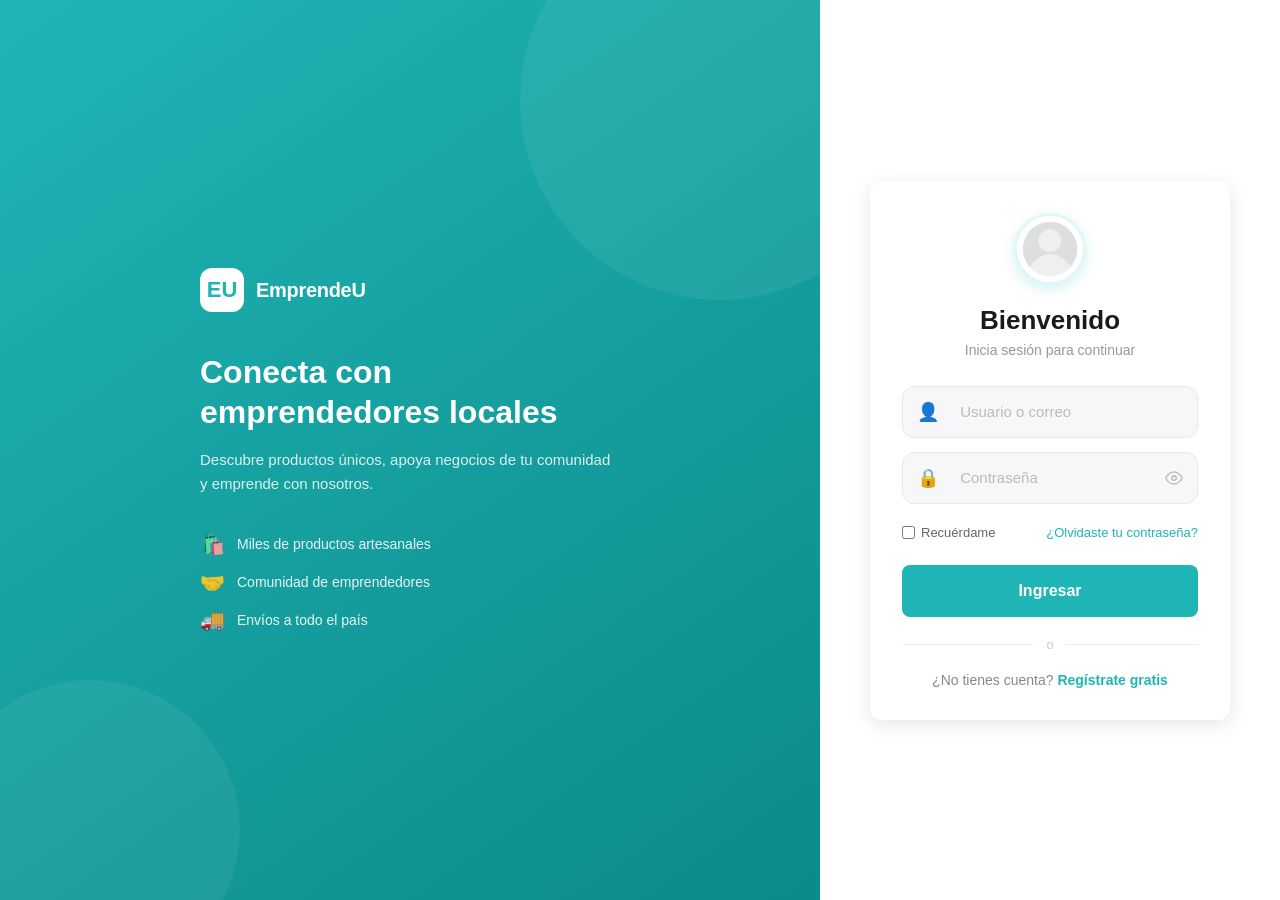
==== index.html @ 0379e01c "V1.22" ====
<!DOCTYPE html>
<html lang="es">
<head>
  <meta charset="UTF-8">
  <meta name="viewport" content="width=device-width, initial-scale=1.0">
  <title>EmprendeU — Iniciar Sesión</title>
  <link rel="stylesheet" href="css/styles.css">
</head>
<body class="login-page">

  <div class="login-split">

    <!-- Panel izquierdo -->
    <div class="login-left">
      <div class="login-left-content">
        <div class="login-logo">
          <div class="logo-circle">EU</div>
          <span>EmprendeU</span>
        </div>
        <h1>Conecta con emprendedores locales</h1>
        <p>Descubre productos únicos, apoya negocios de tu comunidad y emprende con nosotros.</p>
        <div class="login-features">
          <div class="login-feature"><span>🛍️</span> Miles de productos artesanales</div>
          <div class="login-feature"><span>🤝</span> Comunidad de emprendedores</div>
          <div class="login-feature"><span>🚚</span> Envíos a todo el país</div>
        </div>
      </div>
    </div>

    <!-- Panel derecho -->
    <div class="login-right">
      <div class="login-box">

        <div class="login-avatar">
          <img src="[data-uri]" alt="Perfil">
        </div>

        <h2>Bienvenido</h2>
        <p class="login-subtitle">Inicia sesión para continuar</p>

        <form class="login-form" onsubmit="handleLogin(event)">

          <div class="input-group">
            <span class="input-icon">👤</span>
            <input type="text" placeholder="Usuario o correo" required id="loginUser">
          </div>

          <div class="input-group password-group">
            <span class="input-icon">🔒</span>
            <input type="password" placeholder="Contraseña" required id="loginPass">
            <span class="toggle-pass" id="togglePassBtn">
              <svg xmlns="http://www.w3.org/2000/svg" width="18" height="18" viewBox="0 0 24 24" fill="none" stroke="currentColor" stroke-width="2" stroke-linecap="round" stroke-linejoin="round">
                <path d="M1 12s4-8 11-8 11 8 11 8-4 8-11 8-11-8-11-8z"></path>
                <circle cx="12" cy="12" r="3"></circle>
              </svg>
            </span>
          </div>

          <div class="login-options">
            <label class="remember-me">
              <input type="checkbox"> Recuérdame
            </label>
            <a href="#" class="forgot-link">¿Olvidaste tu contraseña?</a>
          </div>

          <button type="submit" class="btn-login">Ingresar</button>

        </form>

        <div class="login-divider"><span>o</span></div>

        <div class="login-register">
          ¿No tienes cuenta? <a href="#">Regístrate gratis</a>
        </div>

      </div>
    </div>

  </div>

<script src="src/script.js"></script>
<script>
  function handleLogin(e) {
    e.preventDefault();
    window.location.href = 'usuario.html';
  }

  document.getElementById('togglePassBtn').addEventListener('click', function() {
    var input = document.getElementById('loginPass');
    var show = input.type === 'password';
    input.type = show ? 'text' : 'password';
    this.classList.toggle('visible', show);
  });
</script>
</body>
</html>
---- css/styles.css ----
* {
  margin: 0;
  padding: 0;
  box-sizing: border-box;
  font-family: Arial, sans-serif;
}

body {
  background: #f5f5f7;
}

/* LOGIN */
.centered {
  display: flex;
  justify-content: center;
  align-items: center;
  height: 100vh;
}

.login-box {
  background: white;
  padding: 2rem;
  border-radius: 12px;
  width: 300px;
  text-align: center;
  box-shadow: 0 5px 20px rgba(0,0,0,0.1);
}

.login-box input {
  width: 100%;
  margin: 0.5rem 0;
  padding: 0.7rem;
  border-radius: 8px;
  border: 1px solid #ccc;
}

.login-box button {
  width: 100%;
  padding: 0.7rem;
  background: #1fb5b5;
  color: white;
  border: none;
  border-radius: 8px;
  cursor: pointer;
}

/* HEADER */
.header {
  background: #1fb5b5;
  color: white;
  padding: 1rem 2rem;
  display: flex;
  justify-content: space-between;
  align-items: center;
}

.user-menu-wrapper {
  position: relative;
}

.user-btn {
  display: flex;
  align-items: center;
  gap: 10px;
  background: transparent;
  border: none;
  cursor: pointer;
  padding: 0;
}

/* compatibilidad con admin/emprendedor */
.user {
  display: flex;
  align-items: center;
  gap: 10px;
  cursor: pointer;
  position: relative;
}

.profile-name {
  font-size: 0.95rem;
  color: white;
}

/* Foto de perfil */
.profile-pic {
  width: 38px;
  height: 38px;
  border-radius: 50%;
  object-fit: cover;
  border: 2px solid rgba(255,255,255,0.7);
  display: block;
}

/* Dropdown */
.dropdown-menu {
  display: none;
  position: absolute;
  top: calc(100% + 10px);
  right: 0;
  background: white;
  border-radius: 10px;
  box-shadow: 0 8px 24px rgba(0,0,0,0.15);
  min-width: 160px;
  z-index: 1000;
  overflow: hidden;
  animation: fadeDown 0.18s ease;
}

@keyframes fadeDown {
  from { opacity: 0; transform: translateY(-6px); }
  to   { opacity: 1; transform: translateY(0); }
}

.dropdown-menu.open { display: block; }

.dropdown-menu a {
  display: flex;
  align-items: center;
  gap: 10px;
  padding: 12px 16px;
  text-decoration: none;
  color: #333;
  font-size: 0.9rem;
  transition: background 0.15s;
}

.dropdown-menu a:hover { background: #f0fafa; color: #1fb5b5; }
.dropdown-menu hr { border: none; border-top: 1px solid #eee; margin: 0; }

.chevron {
  font-size: 0.7rem;
  margin-left: -4px;
  transition: transform 0.2s;
  color: white;
}

.chevron.rotated { transform: rotate(180deg); }

/* DASHBOARD */
.dashboard {
  padding: 2rem;
}

.dashboard h2 {
  margin-bottom: 10px;
}

.grid {
  display: grid;
  grid-template-columns: repeat(3, 1fr);
  gap: 15px;
  margin-bottom: 30px;
}

.card {
  background: #ddd;
  height: 120px;
  border-radius: 12px;
}

.large {
  grid-column: span 2;
  height: 150px;
}

/* ═══════════════════════════════════════
   CHAT PAGE — Material Design 3
═══════════════════════════════════════ */

/* M3 Tokens */
:root {
  --m3-surface:                #FEF7FF;
  --m3-surface-container:      #F3EDF7;
  --m3-surface-variant:        #E7E0EC;
  --m3-outline-variant:        #CAC4D0;
  --m3-primary:                #6750A4;
  --m3-primary-container:      #EADDFF;
  --m3-on-surface:             #1D1B20;
  --m3-on-surface-variant:     #49454F;
  --m3-on-secondary-container: #4A4459;
  --m3-secondary-container:    #E8DEF8;
  --m3-teal:                   #1fb5b5;
  --sidebar-width:             300px;
  --topbar-height:             68px;
}

/* Ventana principal */
.chat-page {
  min-height: 100vh;
  display: flex;
  align-items: center;
  justify-content: center;
  padding: 20px;
  background: var(--m3-surface-container);
}

.chat-window {
  width: 905px;
  height: 680px;
  max-width: 100%;
  background: var(--m3-surface);
  border: 8px solid var(--m3-outline-variant);
  border-radius: 18px;
  display: flex;
  overflow: hidden;
  position: relative;
}

/* Botón volver */
.back-link {
  position: absolute;
  top: 12px;
  left: 12px;
  z-index: 20;
  display: flex;
  align-items: center;
  gap: 5px;
  font-size: 13px;
  color: var(--m3-on-surface-variant);
  text-decoration: none;
  background: var(--m3-surface-container);
  border-radius: 100px;
  padding: 5px 12px 5px 8px;
  transition: background 0.15s;
  box-shadow: 0 1px 4px rgba(0,0,0,0.1);
}
.back-link:hover { background: var(--m3-surface-variant); }
.back-link .material-icons { font-size: 17px; }

/* ── Sidebar ── */
.chat-sidebar {
  width: var(--sidebar-width);
  flex-shrink: 0;
  border-right: 1px solid var(--m3-outline-variant);
  display: flex;
  flex-direction: column;
  background: var(--m3-surface);
  transition: transform 0.28s cubic-bezier(0.4,0,0.2,1);
  z-index: 15;
}

.sidebar-header {
  display: flex;
  align-items: center;
  justify-content: space-between;
  padding: 18px 16px;
  height: 56px;
  flex-shrink: 0;
}

.header-label {
  font-weight: 500;
  font-size: 14px;
  line-height: 20px;
  letter-spacing: 0.1px;
  color: var(--m3-on-surface-variant);
}

.sidebar-close { display: none; }

.sidebar-search {
  display: flex;
  align-items: center;
  background: var(--m3-surface-container);
  border-radius: 46px;
  padding: 6px 14px;
  gap: 8px;
  margin: 4px 12px 8px;
  flex-shrink: 0;
}

.sidebar-search input {
  border: none;
  background: transparent;
  font-family: Arial, sans-serif;
  font-size: 14px;
  color: var(--m3-on-surface);
  outline: none;
  width: 100%;
}

.sidebar-search .material-icons {
  font-size: 18px;
  color: var(--m3-on-surface-variant);
  flex-shrink: 0;
}

/* Lista de conversaciones */
.chat-list {
  flex: 1;
  overflow-y: auto;
  list-style: none;
  width: 100%;
  background: transparent;
  padding: 0;
}

.chat-list::-webkit-scrollbar { width: 4px; }
.chat-list::-webkit-scrollbar-thumb { background: var(--m3-outline-variant); border-radius: 4px; }

.chat-item {
  display: flex;
  align-items: center;
  padding: 8px 16px;
  gap: 16px;
  height: 72px;
  min-height: 72px;
  cursor: pointer;
  background: var(--m3-surface);
  transition: background 0.15s;
  position: relative;
}

.chat-item:hover { background: rgba(103,80,164,0.08); }

.chat-item.active {
  background: var(--m3-secondary-container);
  border-radius: 0 16px 16px 0;
}

.chat-item + .chat-item::before {
  content: '';
  position: absolute;
  top: 0; left: 72px; right: 16px;
  height: 1px;
  background: var(--m3-outline-variant);
}

/* Avatar */
.avatar {
  width: 40px;
  height: 40px;
  border-radius: 100px;
  background: var(--m3-primary-container);
  display: flex;
  align-items: center;
  justify-content: center;
  font-weight: 500;
  font-size: 15px;
  color: var(--m3-primary);
  flex-shrink: 0;
  user-select: none;
}

.avatar.mini { width: 28px; height: 28px; font-size: 11px; }
.topbar-avatar { width: 36px !important; height: 36px !important; font-size: 14px !important; }

.item-content {
  display: flex;
  flex-direction: column;
  justify-content: center;
  flex: 1;
  min-width: 0;
}

.item-headline {
  font-size: 16px;
  line-height: 24px;
  letter-spacing: 0.5px;
  color: var(--m3-on-surface);
  white-space: nowrap;
  overflow: hidden;
  text-overflow: ellipsis;
}

.item-supporting {
  font-size: 14px;
  line-height: 20px;
  letter-spacing: 0.25px;
  color: var(--m3-on-secondary-container);
  white-space: nowrap;
  overflow: hidden;
  text-overflow: ellipsis;
}

.item-trailing {
  display: flex;
  flex-direction: column;
  align-items: flex-end;
  gap: 4px;
  flex-shrink: 0;
}

.item-time {
  font-weight: 500;
  font-size: 11px;
  line-height: 16px;
  letter-spacing: 0.5px;
  color: var(--m3-on-secondary-container);
}

.badge {
  background: var(--m3-teal);
  color: #fff;
  font-size: 10px;
  font-weight: 600;
  border-radius: 100px;
  padding: 1px 6px;
  min-width: 18px;
  text-align: center;
}

/* Overlay (móvil) */
.sidebar-overlay {
  display: none;
  position: absolute;
  inset: 0;
  background: rgba(0,0,0,0.4);
  z-index: 14;
}
.sidebar-overlay.visible { display: block; }

/* ── Panel principal ── */
.chat-main {
  flex: 1;
  display: flex;
  flex-direction: column;
  background: var(--m3-surface);
  min-width: 0;
}

.chat-topbar {
  height: var(--topbar-height);
  display: flex;
  align-items: center;
  padding: 0 12px 0 8px;
  gap: 10px;
  background: var(--m3-surface);
  box-shadow: 0px 0.6px 0px rgba(0,0,0,0.15), inset 0px -0.6px 0px rgba(0,0,0,0.05);
  flex-shrink: 0;
}

.sidebar-open { display: none; }

.topbar-info { flex: 1; min-width: 0; }

.topbar-name {
  font-size: 16px;
  font-weight: 500;
  color: var(--m3-on-surface);
  line-height: 22px;
  white-space: nowrap;
  overflow: hidden;
  text-overflow: ellipsis;
}

.topbar-status {
  font-size: 12px;
  color: var(--m3-teal);
  letter-spacing: 0.3px;
}

.icon-btn {
  width: 40px;
  height: 40px;
  border-radius: 100px;
  border: none;
  background: transparent;
  cursor: pointer;
  display: flex;
  align-items: center;
  justify-content: center;
  color: var(--m3-on-surface-variant);
  transition: background 0.15s;
  flex-shrink: 0;
}
.icon-btn:hover { background: rgba(73,69,79,0.1); }
.icon-btn .material-icons { font-size: 22px; }

/* Mensajes */
.messages-area {
  flex: 1;
  overflow-y: auto;
  padding: 16px 16px 8px;
  display: flex;
  flex-direction: column;
  gap: 6px;
}
.messages-area::-webkit-scrollbar { width: 4px; }
.messages-area::-webkit-scrollbar-thumb { background: var(--m3-outline-variant); border-radius: 4px; }

.date-label {
  text-align: center;
  font-size: 11px;
  font-weight: 500;
  letter-spacing: 0.5px;
  color: var(--m3-on-surface-variant);
  margin: 8px 0 4px;
}

.bubble-row {
  display: flex;
  align-items: flex-start;
  gap: 8px;
}
.bubble-row.sent     { justify-content: flex-end; }
.bubble-row.received { justify-content: flex-start; }

/* Wrapper burbuja + hora */
.bubble-row .bubble-wrap {
  display: flex;
  flex-direction: column;
  max-width: 68%;
}

.bubble {
  padding: 10px 16px;
  border-radius: 20px;
  font-size: 14px;
  line-height: 20px;
  letter-spacing: 0.25px;
  word-break: break-word;
}

.bubble-row.sent .bubble {
  background: var(--m3-teal);
  color: #fff;
  border-bottom-right-radius: 4px;
}

.bubble-row.received .bubble {
  background: var(--m3-surface-variant);
  color: var(--m3-on-surface);
  border-bottom-left-radius: 4px;
}

.bubble-time {
  font-size: 10px;
  letter-spacing: 0.3px;
  color: var(--m3-on-surface-variant);
  margin-top: 3px;
  white-space: nowrap;
}
.bubble-row.sent .bubble-time { text-align: right; }

/* Input */
.chat-input-area {
  padding: 10px 14px 14px;
  background: var(--m3-surface);
  border-top: 1px solid var(--m3-outline-variant);
  display: flex;
  align-items: center;
  gap: 8px;
  flex-shrink: 0;
}

.input-wrapper {
  flex: 1;
  display: flex;
  align-items: center;
  background: var(--m3-surface-container);
  border-radius: 28px;
  padding: 0 14px;
  height: 48px;
  gap: 8px;
}

.input-wrapper input {
  flex: 1;
  border: none;
  background: transparent;
  font-family: Arial, sans-serif;
  font-size: 16px;
  color: var(--m3-on-surface);
  outline: none;
  letter-spacing: 0.5px;
  min-width: 0;
}
.input-wrapper input::placeholder { color: var(--m3-on-surface-variant); }

.input-wrapper .material-icons {
  font-size: 20px;
  color: var(--m3-on-surface-variant);
  cursor: pointer;
  flex-shrink: 0;
}

.send-btn {
  width: 48px;
  height: 48px;
  border-radius: 100px;
  border: none;
  background: var(--m3-teal);
  color: #fff;
  cursor: pointer;
  display: flex;
  align-items: center;
  justify-content: center;
  box-shadow: 0 2px 8px rgba(31,181,181,0.4);
  transition: transform 0.15s, box-shadow 0.15s;
  flex-shrink: 0;
}
.send-btn:hover { transform: scale(1.06); box-shadow: 0 4px 14px rgba(31,181,181,0.5); }
.send-btn .material-icons { font-size: 22px; }

/* ── Responsividad ── */
@media (max-width: 768px) {
  .chat-page {
    padding: 0;
    align-items: stretch;
  }

  .chat-window {
    width: 100%;
    height: 100vh;
    height: 100dvh;
    border: none;
    border-radius: 0;
  }

  .chat-sidebar {
    position: absolute;
    left: 0; top: 0; bottom: 0;
    width: min(var(--sidebar-width), 80vw);
    transform: translateX(-100%);
    box-shadow: 4px 0 16px rgba(0,0,0,0.15);
    border-right: none;
  }

  .chat-sidebar.open { transform: translateX(0); }
  .sidebar-close { display: flex; }
  .sidebar-open  { display: flex; }
  .back-link     { display: none; }
  .bubble-wrap   { max-width: 82%; }
}

@media (max-width: 480px) {
  .chat-topbar { padding: 0 8px; gap: 6px; }
  .topbar-name { font-size: 15px; }
  .hide-sm     { display: none !important; }
  .messages-area { padding: 12px 10px 6px; }
  .bubble { font-size: 13px; padding: 9px 13px; }
  .bubble-wrap { max-width: 88%; }
  .input-wrapper { padding: 0 10px; height: 44px; }
  .input-wrapper input { font-size: 15px; }
  .send-btn { width: 44px; height: 44px; }
  .chat-input-area { padding: 8px 10px 12px; }
}

@media (min-width: 1200px) {
  .chat-window { width: 1000px; height: 720px; }
  :root { --sidebar-width: 340px; }
}
/* ═══════════════════════════════════════
   EMPRENDEDOR
═══════════════════════════════════════ */

/* Grid superior: gráfico + pedidos */
.emp-top-grid {
  display: grid;
  grid-template-columns: 1fr 1fr;
  gap: 20px;
  margin-bottom: 28px;
}

.emp-section h2 {
  margin-bottom: 10px;
}

/* Gráfico de barras */
.chart-card {
  background: white;
  border-radius: 14px;
  padding: 20px 16px 12px;
  box-shadow: 0 2px 10px rgba(0,0,0,0.07);
  height: 200px;
  display: flex;
  flex-direction: column;
  justify-content: space-between;
}

.chart-bars {
  display: flex;
  align-items: flex-end;
  gap: 12px;
  flex: 1;
  padding-bottom: 8px;
}

.bar-group {
  display: flex;
  flex-direction: column;
  align-items: center;
  flex: 1;
  gap: 4px;
  height: 100%;
  justify-content: flex-end;
}

.bar {
  width: 100%;
  background: #1fb5b5;
  border-radius: 6px 6px 0 0;
  transition: height 0.3s;
}

.bar-group span {
  font-size: 11px;
  color: #888;
}

.chart-legend {
  font-size: 12px;
  color: #999;
  display: flex;
  align-items: center;
  gap: 6px;
  padding-top: 4px;
  border-top: 1px solid #f0f0f0;
}

.legend-dot {
  width: 10px;
  height: 10px;
  background: #1fb5b5;
  border-radius: 50%;
  display: inline-block;
}

/* Tabla de pedidos */
.orders-card {
  background: white;
  border-radius: 14px;
  padding: 4px 0;
  box-shadow: 0 2px 10px rgba(0,0,0,0.07);
  overflow: hidden;
  height: 200px;
  overflow-y: auto;
}

.orders-table {
  width: 100%;
  border-collapse: collapse;
  font-size: 13px;
}

.orders-table thead {
  background: #f5f5f7;
  position: sticky;
  top: 0;
}

.orders-table th {
  padding: 10px 12px;
  text-align: left;
  font-weight: 600;
  color: #555;
  font-size: 12px;
}

.orders-table td {
  padding: 10px 12px;
  border-bottom: 1px solid #f0f0f0;
  color: #333;
}

.orders-table tr:last-child td { border-bottom: none; }

.status {
  padding: 3px 10px;
  border-radius: 20px;
  font-size: 11px;
  font-weight: 600;
}

.status.delivered { background: #e0f7f7; color: #1fb5b5; }
.status.pending   { background: #fff3e0; color: #e67e22; }
.status.transit   { background: #e8f5e9; color: #27ae60; }

/* Header productos + botón administrar */
.emp-products-header {
  display: flex;
  align-items: center;
  justify-content: space-between;
  margin-bottom: 12px;
}

.emp-actions {
  position: relative;
}

.btn-manage {
  background: white;
  border: 1.5px solid #1fb5b5;
  color: #1fb5b5;
  padding: 7px 16px;
  border-radius: 8px;
  font-size: 13px;
  font-weight: 600;
  cursor: pointer;
  transition: background 0.15s;
}

.btn-manage:hover {
  background: #f0fafa;
}

.manage-dropdown {
  display: none;
  position: absolute;
  right: 0;
  top: calc(100% + 6px);
  background: white;
  border-radius: 10px;
  box-shadow: 0 8px 24px rgba(0,0,0,0.13);
  min-width: 190px;
  z-index: 100;
  overflow: hidden;
  animation: fadeDown 0.18s ease;
}

.manage-dropdown.open { display: block; }

.manage-dropdown a {
  display: flex;
  align-items: center;
  gap: 10px;
  padding: 11px 16px;
  text-decoration: none;
  color: #333;
  font-size: 13px;
  transition: background 0.15s;
}

.manage-dropdown a:hover { background: #f0fafa; color: #1fb5b5; }
.manage-dropdown a + a { border-top: 1px solid #f0f0f0; }

/* Tarjetas de producto */
.product-card {
  background: white;
  border-radius: 12px;
  overflow: hidden;
  box-shadow: 0 2px 8px rgba(0,0,0,0.07);
  transition: transform 0.15s, box-shadow 0.15s;
}

.product-card:hover {
  transform: translateY(-3px);
  box-shadow: 0 6px 18px rgba(0,0,0,0.12);
}

.product-img {
  background: #ddd;
  height: 130px;
  width: 100%;
}

.product-info {
  padding: 10px 14px;
  display: flex;
  justify-content: space-between;
  align-items: center;
}

.product-name {
  font-size: 13px;
  font-weight: 600;
  color: #333;
}

.product-price {
  font-size: 13px;
  color: #1fb5b5;
  font-weight: 700;
}

/* Responsive emprendedor */
@media (max-width: 768px) {
  .emp-top-grid { grid-template-columns: 1fr; }
  .emp-products-header { flex-direction: column; align-items: flex-start; gap: 10px; }
}

/* ═══════════════════════════════════════
   ADMIN
═══════════════════════════════════════ */

.admin-top-grid,
.admin-manage-grid {
  display: grid;
  grid-template-columns: 1fr 1fr;
  gap: 20px;
  margin-bottom: 24px;
}

.admin-section h2 {
  margin-bottom: 10px;
}

.admin-card {
  background: white;
  border-radius: 14px;
  box-shadow: 0 2px 10px rgba(0,0,0,0.07);
  overflow: hidden;
}

.admin-card.scrollable {
  max-height: 200px;
  overflow-y: auto;
}

/* Tarjetas de reportes */
.reports-grid {
  display: grid;
  grid-template-columns: 1fr 1fr;
  gap: 12px;
}

.report-card {
  background: white;
  border-radius: 14px;
  padding: 16px;
  box-shadow: 0 2px 10px rgba(0,0,0,0.07);
  display: flex;
  align-items: center;
  gap: 14px;
}

.report-icon {
  font-size: 28px;
  line-height: 1;
}

.report-data {
  display: flex;
  flex-direction: column;
}

.report-value {
  font-size: 20px;
  font-weight: 700;
  color: #1fb5b5;
  line-height: 1.2;
}

.report-label {
  font-size: 12px;
  color: #888;
}

/* Botones aprobar / rechazar */
.action-btns {
  display: flex;
  gap: 6px;
}

.btn-approve,
.btn-reject {
  width: 28px;
  height: 28px;
  border: none;
  border-radius: 6px;
  cursor: pointer;
  font-size: 13px;
  font-weight: 700;
  display: flex;
  align-items: center;
  justify-content: center;
  transition: opacity 0.15s;
}

.btn-approve { background: #e0f7f7; color: #1fb5b5; }
.btn-approve:hover { opacity: 0.75; }
.btn-reject  { background: #fde8e8; color: #c0392b; }
.btn-reject:hover  { opacity: 0.75; }

/* Responsive admin */
@media (max-width: 768px) {
  .admin-top-grid,
  .admin-manage-grid { grid-template-columns: 1fr; }
}

/* ═══════════════════════════════════════
   USUARIO — Emprendimientos cards
═══════════════════════════════════════ */
.emp-card {
  background: white;
  border-radius: 12px;
  overflow: hidden;
  box-shadow: 0 2px 8px rgba(0,0,0,0.07);
  transition: transform 0.15s, box-shadow 0.15s;
}

.emp-card:hover {
  transform: translateY(-3px);
  box-shadow: 0 6px 18px rgba(0,0,0,0.12);
}

.emp-banner {
  background: linear-gradient(135deg, #1fb5b5 0%, #17908f 100%);
  height: 80px;
}

.emp-info {
  padding: 12px 14px;
  display: flex;
  flex-direction: column;
  gap: 3px;
}

.emp-name {
  font-size: 14px;
  font-weight: 700;
  color: #222;
}

.emp-desc {
  font-size: 12px;
  color: #888;
}

.emp-tag {
  font-size: 11px;
  color: #1fb5b5;
  font-weight: 600;
  margin-top: 2px;
}

/* Botón chat flotante */
.chat-btn {
  position: fixed;
  bottom: 28px;
  right: 28px;
  background: #1fb5b5;
  color: white;
  border: none;
  border-radius: 50px;
  padding: 14px 22px;
  display: flex;
  align-items: center;
  gap: 10px;
  font-size: 0.95rem;
  font-weight: 600;
  cursor: pointer;
  box-shadow: 0 6px 20px rgba(31,181,181,0.45);
  text-decoration: none;
  transition: transform 0.15s, box-shadow 0.15s;
  z-index: 999;
}

.chat-btn:hover {
  transform: translateY(-2px);
  box-shadow: 0 10px 28px rgba(31,181,181,0.55);
}

.chat-btn svg {
  width: 20px;
  height: 20px;
  fill: white;
}

.chat-btn .dot {
  width: 9px;
  height: 9px;
  background: #fff;
  border-radius: 50%;
  animation: pulse 1.8s infinite;
}

@keyframes pulse {
  0%   { box-shadow: 0 0 0 0 rgba(255,255,255,0.7); }
  70%  { box-shadow: 0 0 0 7px rgba(255,255,255,0); }
  100% { box-shadow: 0 0 0 0 rgba(255,255,255,0); }
}

/* ═══════════════════════════════════════
   CARRUSEL
═══════════════════════════════════════ */
.carousel-wrapper {
  position: relative;
  margin-bottom: 30px;
}

.carousel-track-container {
  overflow: hidden;
  border-radius: 12px;
  width: 100%;
}

.carousel-track {
  display: flex;
  gap: 16px;
  transition: transform 0.35s cubic-bezier(0.4, 0, 0.2, 1);
  will-change: transform;
  flex-wrap: nowrap;
}

.carousel-track .product-card,
.carousel-track .emp-card {
  flex-shrink: 0;
  flex-grow: 0;
  min-width: 0;
}

/* Botones de navegación */
.carousel-btn {
  position: absolute;
  top: 50%;
  transform: translateY(-50%);
  width: 38px;
  height: 38px;
  border-radius: 50%;
  border: none;
  background: white;
  box-shadow: 0 2px 10px rgba(0,0,0,0.15);
  cursor: pointer;
  font-size: 16px;
  color: #1fb5b5;
  display: flex;
  align-items: center;
  justify-content: center;
  z-index: 10;
  transition: background 0.15s, box-shadow 0.15s;
}

.carousel-btn:hover {
  background: #1fb5b5;
  color: white;
  box-shadow: 0 4px 14px rgba(31,181,181,0.4);
}

.carousel-btn:disabled {
  opacity: 0.3;
  cursor: default;
  pointer-events: none;
}

.carousel-btn.prev { left: -18px; }
.carousel-btn.next { right: -18px; }

/* Dots indicadores */
.carousel-dots {
  display: flex;
  justify-content: center;
  gap: 6px;
  margin-top: 12px;
}

.carousel-dot {
  width: 7px;
  height: 7px;
  border-radius: 50%;
  background: #ccc;
  border: none;
  cursor: pointer;
  padding: 0;
  transition: background 0.2s, transform 0.2s;
}

.carousel-dot.active {
  background: #1fb5b5;
  transform: scale(1.3);
}

/* Header sección con título */
.section-header {
  display: flex;
  align-items: center;
  justify-content: space-between;
  margin-bottom: 12px;
}

.section-header h2 { margin: 0; }

@media (max-width: 768px) {
  .carousel-track .product-card,
  .carousel-track .emp-card {
    flex: 0 0 calc(50% - 8px);
  }
}

@media (max-width: 480px) {
  .carousel-track .product-card,
  .carousel-track .emp-card {
    flex: 0 0 85%;
  }
  .carousel-btn.prev { left: -10px; }
  .carousel-btn.next { right: -10px; }
}

/* ═══════════════════════════════════════
   PRODUCTO — Detalle
═══════════════════════════════════════ */

/* Breadcrumb */
.breadcrumb {
  display: flex;
  align-items: center;
  gap: 8px;
  font-size: 13px;
  color: #888;
  margin-bottom: 20px;
}
.breadcrumb a { color: #1fb5b5; text-decoration: none; }
.breadcrumb a:hover { text-decoration: underline; }
.bc-current { color: #333; font-weight: 500; }

/* Grid principal */
.product-detail-grid {
  display: grid;
  grid-template-columns: 1fr 1fr;
  gap: 32px;
  margin-bottom: 40px;
  align-items: start;
}

/* Galería */
.gallery-main-img {
  background: #e0e0e0;
  border-radius: 14px;
  height: 320px;
  width: 100%;
}
.gallery-thumbs {
  display: flex;
  gap: 10px;
  margin-top: 12px;
}
.thumb {
  width: 70px;
  height: 70px;
  border-radius: 10px;
  background: #d5d5d5;
  cursor: pointer;
  border: 2px solid transparent;
  transition: border-color 0.15s;
  flex-shrink: 0;
}
.thumb.active { border-color: #1fb5b5; }
.thumb:hover  { border-color: #1fb5b5; opacity: 0.85; }

/* Info */
.product-detail-tag {
  display: inline-block;
  background: #e0f7f7;
  color: #1fb5b5;
  font-size: 11px;
  font-weight: 700;
  letter-spacing: 0.5px;
  text-transform: uppercase;
  padding: 3px 10px;
  border-radius: 20px;
  margin-bottom: 10px;
}
.product-detail-name {
  font-size: 26px;
  font-weight: 700;
  color: #1a1a1a;
  margin-bottom: 10px;
  line-height: 1.2;
}

/* Estrellas */
.product-rating {
  display: flex;
  align-items: center;
  gap: 8px;
  margin-bottom: 14px;
}
.stars { display: flex; gap: 2px; }
.star       { font-size: 18px; color: #ddd; }
.star.filled { color: #f5a623; }
.star.half  {
  color: #ddd;
  position: relative;
  display: inline-block;
}
.star.half::before {
  content: '★';
  color: #f5a623;
  position: absolute;
  left: 0;
  width: 50%;
  overflow: hidden;
}
.stars.small .star { font-size: 13px; }
.stars.big-stars .star { font-size: 26px; }
.rating-value { font-size: 16px; font-weight: 700; color: #333; }
.rating-count { font-size: 13px; color: #888; }

.product-detail-price {
  font-size: 32px;
  font-weight: 800;
  color: #1fb5b5;
  margin-bottom: 14px;
}
.product-detail-desc {
  font-size: 14px;
  line-height: 1.7;
  color: #555;
  margin-bottom: 20px;
}

/* Specs */
.product-specs {
  display: flex;
  flex-direction: column;
  gap: 10px;
  margin-bottom: 20px;
  padding: 16px;
  background: #f9f9f9;
  border-radius: 12px;
}
.spec-item {
  display: flex;
  align-items: center;
  gap: 12px;
}
.spec-icon { font-size: 18px; }
.spec-label {
  font-size: 11px;
  color: #999;
  display: block;
  line-height: 1;
}
.spec-value {
  font-size: 13px;
  font-weight: 600;
  color: #333;
  display: block;
}

/* Cantidad */
.quantity-row {
  display: flex;
  align-items: center;
  gap: 16px;
  margin-bottom: 20px;
}
.qty-label { font-size: 14px; font-weight: 600; color: #333; }
.qty-control {
  display: flex;
  align-items: center;
  gap: 0;
  border: 1.5px solid #ddd;
  border-radius: 8px;
  overflow: hidden;
}
.qty-btn {
  width: 36px;
  height: 36px;
  border: none;
  background: #f5f5f5;
  font-size: 18px;
  cursor: pointer;
  color: #1fb5b5;
  font-weight: 700;
  transition: background 0.15s;
}
.qty-btn:hover { background: #e0f7f7; }
.qty-value {
  width: 44px;
  text-align: center;
  font-size: 15px;
  font-weight: 600;
  color: #333;
  border-left: 1.5px solid #ddd;
  border-right: 1.5px solid #ddd;
  padding: 6px 0;
}

/* Botones acción */
.product-actions {
  display: flex;
  gap: 10px;
  align-items: center;
}
.btn-buy {
  flex: 1;
  padding: 13px;
  background: #1fb5b5;
  color: white;
  border: none;
  border-radius: 10px;
  font-size: 15px;
  font-weight: 700;
  cursor: pointer;
  transition: opacity 0.15s, transform 0.15s;
}
.btn-buy:hover { opacity: 0.88; transform: translateY(-1px); }
.btn-cart {
  flex: 1;
  padding: 13px;
  background: white;
  color: #1fb5b5;
  border: 2px solid #1fb5b5;
  border-radius: 10px;
  font-size: 14px;
  font-weight: 700;
  cursor: pointer;
  transition: background 0.15s;
}
.btn-cart:hover { background: #e0f7f7; }
.btn-fav {
  width: 46px;
  height: 46px;
  border-radius: 10px;
  border: 2px solid #ddd;
  background: white;
  font-size: 20px;
  cursor: pointer;
  color: #ccc;
  transition: color 0.15s, border-color 0.15s;
  flex-shrink: 0;
}
.btn-fav.active { color: #e74c3c; border-color: #e74c3c; }

/* Sección genérica */
.detail-section {
  margin-bottom: 40px;
}
.detail-section h2 {
  font-size: 20px;
  font-weight: 700;
  color: #1a1a1a;
  margin-bottom: 16px;
  padding-bottom: 8px;
  border-bottom: 2px solid #f0f0f0;
}

/* Emprendimiento card */
.emp-detail-card {
  background: white;
  border-radius: 14px;
  overflow: hidden;
  box-shadow: 0 2px 10px rgba(0,0,0,0.07);
}
.emp-detail-banner {
  background: linear-gradient(135deg, #1fb5b5 0%, #17908f 100%);
  height: 70px;
}
.emp-detail-body {
  display: flex;
  align-items: center;
  gap: 16px;
  padding: 16px 20px;
}
.emp-detail-avatar {
  width: 56px;
  height: 56px;
  border-radius: 50%;
  background: #e0f7f7;
  border: 3px solid white;
  margin-top: -36px;
  flex-shrink: 0;
}
.emp-detail-info { flex: 1; }
.emp-detail-name {
  font-size: 16px;
  font-weight: 700;
  color: #1a1a1a;
  display: block;
}
.emp-detail-desc {
  font-size: 12px;
  color: #888;
  display: block;
  margin: 2px 0 8px;
}
.emp-detail-stats {
  display: flex;
  gap: 16px;
  font-size: 12px;
  color: #555;
}
.btn-visit-emp {
  padding: 9px 18px;
  background: #1fb5b5;
  color: white;
  border-radius: 8px;
  text-decoration: none;
  font-size: 13px;
  font-weight: 600;
  white-space: nowrap;
  transition: opacity 0.15s;
  flex-shrink: 0;
}
.btn-visit-emp:hover { opacity: 0.85; }

/* Resumen valoraciones */
.ratings-overview {
  display: flex;
  gap: 32px;
  align-items: center;
  background: white;
  border-radius: 14px;
  padding: 24px;
  box-shadow: 0 2px 10px rgba(0,0,0,0.07);
  margin-bottom: 20px;
}
.ratings-big {
  display: flex;
  flex-direction: column;
  align-items: center;
  gap: 6px;
  flex-shrink: 0;
}
.big-score {
  font-size: 52px;
  font-weight: 800;
  color: #1a1a1a;
  line-height: 1;
}
.ratings-total { font-size: 12px; color: #888; }
.ratings-bars { flex: 1; display: flex; flex-direction: column; gap: 6px; }
.rating-bar-row {
  display: flex;
  align-items: center;
  gap: 10px;
  font-size: 12px;
  color: #666;
}
.rating-bar-row span:first-child { width: 30px; text-align: right; flex-shrink: 0; }
.rating-bar-row span:last-child  { width: 34px; flex-shrink: 0; }
.bar-bg {
  flex: 1;
  background: #f0f0f0;
  border-radius: 10px;
  height: 8px;
  overflow: hidden;
}
.bar-fill {
  height: 100%;
  background: #1fb5b5;
  border-radius: 10px;
}

/* Reviews */
.reviews-list {
  display: flex;
  flex-direction: column;
  gap: 14px;
  margin-bottom: 24px;
}
.review-card {
  background: white;
  border-radius: 12px;
  padding: 16px 20px;
  box-shadow: 0 2px 8px rgba(0,0,0,0.06);
}
.review-header {
  display: flex;
  align-items: center;
  gap: 12px;
  margin-bottom: 10px;
}
.review-avatar {
  width: 38px;
  height: 38px;
  border-radius: 50%;
  background: #e0f7f7;
  color: #1fb5b5;
  font-size: 13px;
  font-weight: 700;
  display: flex;
  align-items: center;
  justify-content: center;
  flex-shrink: 0;
}
.review-meta { flex: 1; }
.review-author {
  font-size: 14px;
  font-weight: 600;
  color: #333;
  display: block;
}
.review-date { font-size: 12px; color: #bbb; flex-shrink: 0; }
.review-text { font-size: 13px; color: #555; line-height: 1.6; margin: 0; }

/* Formulario valoración */
.review-form {
  background: white;
  border-radius: 14px;
  padding: 20px 24px;
  box-shadow: 0 2px 8px rgba(0,0,0,0.06);
}
.review-form h3 {
  font-size: 15px;
  font-weight: 700;
  margin-bottom: 12px;
  color: #333;
}
.star-picker {
  display: flex;
  gap: 6px;
  margin-bottom: 12px;
}
.star-pick {
  font-size: 28px;
  color: #ddd;
  cursor: pointer;
  transition: color 0.15s, transform 0.1s;
}
.star-pick:hover,
.star-pick.active { color: #f5a623; transform: scale(1.2); }
.review-textarea {
  width: 100%;
  height: 90px;
  border: 1.5px solid #ddd;
  border-radius: 10px;
  padding: 10px 14px;
  font-family: Arial, sans-serif;
  font-size: 14px;
  color: #333;
  resize: none;
  outline: none;
  margin-bottom: 12px;
  transition: border-color 0.15s;
}
.review-textarea:focus { border-color: #1fb5b5; }
.btn-review-submit {
  padding: 10px 24px;
  background: #1fb5b5;
  color: white;
  border: none;
  border-radius: 8px;
  font-size: 14px;
  font-weight: 600;
  cursor: pointer;
  transition: opacity 0.15s;
}
.btn-review-submit:hover { opacity: 0.85; }

/* Responsive producto */
@media (max-width: 768px) {
  .product-detail-grid { grid-template-columns: 1fr; }
  .ratings-overview { flex-direction: column; align-items: flex-start; gap: 16px; }
  .emp-detail-body { flex-wrap: wrap; }
  .btn-visit-emp { width: 100%; text-align: center; }
}

/* ═══════════════════════════════════════
   LOGIN — Rediseño
═══════════════════════════════════════ */
.login-page {
  margin: 0;
  padding: 0;
  height: 100vh;
  overflow: hidden;
  background: #f5f5f7;
}

.login-split {
  display: flex;
  height: 100vh;
}

/* Panel izquierdo */
.login-left {
  flex: 1;
  background: linear-gradient(145deg, #1fb5b5 0%, #0d8a8a 100%);
  display: flex;
  align-items: center;
  justify-content: center;
  padding: 48px;
  position: relative;
  overflow: hidden;
}

.login-left::before {
  content: '';
  position: absolute;
  width: 400px;
  height: 400px;
  background: rgba(255,255,255,0.06);
  border-radius: 50%;
  top: -100px;
  right: -100px;
}

.login-left::after {
  content: '';
  position: absolute;
  width: 300px;
  height: 300px;
  background: rgba(255,255,255,0.06);
  border-radius: 50%;
  bottom: -80px;
  left: -60px;
}

.login-left-content {
  position: relative;
  z-index: 1;
  color: white;
  max-width: 420px;
}

.login-logo {
  display: flex;
  align-items: center;
  gap: 12px;
  margin-bottom: 40px;
}

.logo-circle {
  width: 44px;
  height: 44px;
  background: white;
  border-radius: 12px;
  display: flex;
  align-items: center;
  justify-content: center;
  font-size: 22px;
  font-weight: 800;
  color: #1fb5b5;
}

.login-logo span {
  font-size: 20px;
  font-weight: 700;
  letter-spacing: -0.3px;
}

.login-left-content h1 {
  font-size: 32px;
  font-weight: 800;
  line-height: 1.25;
  margin-bottom: 16px;
}

.login-left-content p {
  font-size: 15px;
  opacity: 0.85;
  line-height: 1.6;
  margin-bottom: 36px;
}

.login-features {
  display: flex;
  flex-direction: column;
  gap: 14px;
}

.login-feature {
  display: flex;
  align-items: center;
  gap: 12px;
  font-size: 14px;
  opacity: 0.9;
}

.login-feature span {
  font-size: 20px;
}

/* Panel derecho */
.login-right {
  width: 460px;
  flex-shrink: 0;
  display: flex;
  align-items: center;
  justify-content: center;
  padding: 40px 32px;
  background: white;
  overflow-y: auto;
}

.login-box {
  width: 100%;
  max-width: 360px;
}

.login-avatar {
  width: 72px;
  height: 72px;
  border-radius: 50%;
  overflow: hidden;
  margin: 0 auto 20px;
  border: 3px solid #e0f7f7;
  box-shadow: 0 4px 14px rgba(31,181,181,0.2);
}

.login-avatar img {
  width: 100%;
  height: 100%;
  object-fit: cover;
}

.login-box h2 {
  text-align: center;
  font-size: 26px;
  font-weight: 800;
  color: #1a1a1a;
  margin-bottom: 6px;
}

.login-subtitle {
  text-align: center;
  font-size: 14px;
  color: #999;
  margin-bottom: 28px;
}

/* Inputs */
.login-form { display: flex; flex-direction: column; gap: 14px; }

.input-group {
  display: flex;
  align-items: center;
  background: #f7f7f9;
  border: 1.5px solid #e8e8e8;
  border-radius: 12px;
  padding: 0 14px;
  height: 52px;
  gap: 10px;
  transition: border-color 0.2s;
}

.input-group:focus-within {
  border-color: #1fb5b5;
  background: #fff;
}

.input-icon { font-size: 18px; flex-shrink: 0; }

.input-group input {
  flex: 1;
  border: none;
  background: transparent;
  font-family: Arial, sans-serif;
  font-size: 15px;
  color: #333;
  outline: none;
}

.input-group input::placeholder { color: #bbb; }

.toggle-pass {
  display: flex;
  align-items: center;
  cursor: pointer;
  color: #bbb;
  flex-shrink: 0;
  transition: color 0.15s;
  user-select: none;
}
.toggle-pass:hover { color: #1fb5b5; }
.toggle-pass.visible { color: #1fb5b5; }

/* Opciones */
.login-options {
  display: flex;
  justify-content: space-between;
  align-items: center;
  font-size: 13px;
}

.remember-me {
  display: flex;
  align-items: center;
  gap: 6px;
  color: #666;
  cursor: pointer;
}

.remember-me input { accent-color: #1fb5b5; }

.forgot-link {
  color: #1fb5b5;
  text-decoration: none;
  font-weight: 500;
}
.forgot-link:hover { text-decoration: underline; }

/* Botón */
.btn-login {
  width: 100%;
  height: 52px;
  background: #1fb5b5;
  color: white;
  border: none;
  border-radius: 12px;
  font-size: 16px;
  font-weight: 700;
  cursor: pointer;
  transition: opacity 0.15s, transform 0.15s;
  margin-top: 4px;
}
.btn-login:hover { opacity: 0.88; transform: translateY(-1px); }

/* Divisor */
.login-divider {
  display: flex;
  align-items: center;
  gap: 12px;
  margin: 20px 0;
  color: #ccc;
  font-size: 13px;
}
.login-divider::before,
.login-divider::after {
  content: '';
  flex: 1;
  height: 1px;
  background: #eee;
}

/* Registro */
.login-register {
  text-align: center;
  font-size: 14px;
  color: #888;
}
.login-register a {
  color: #1fb5b5;
  font-weight: 600;
  text-decoration: none;
}
.login-register a:hover { text-decoration: underline; }

/* Responsive login */
@media (max-width: 768px) {
  .login-left  { display: none; }
  .login-right { width: 100%; padding: 40px 24px; }
  .login-page  { overflow: auto; }
}

/* Logo header */
.header-logo {
  font-size: 1.3rem;
  font-weight: 800;
  letter-spacing: -0.5px;
  color: white;
}

/* Chat brand logo */
.chat-header-logo {
  position: absolute;
  top: 14px;
  left: 14px;
  z-index: 20;
  display: flex;
  align-items: center;
  gap: 8px;
}

.back-link-inline {
  display: flex;
  align-items: center;
  justify-content: center;
  width: 32px;
  height: 32px;
  border-radius: 50%;
  background: var(--m3-surface-container);
  color: var(--m3-on-surface-variant);
  text-decoration: none;
  transition: background 0.15s;
}
.back-link-inline:hover { background: var(--m3-surface-variant); }

.chat-brand {
  font-size: 1rem;
  font-weight: 800;
  color: #1fb5b5;
  letter-spacing: -0.3px;
}
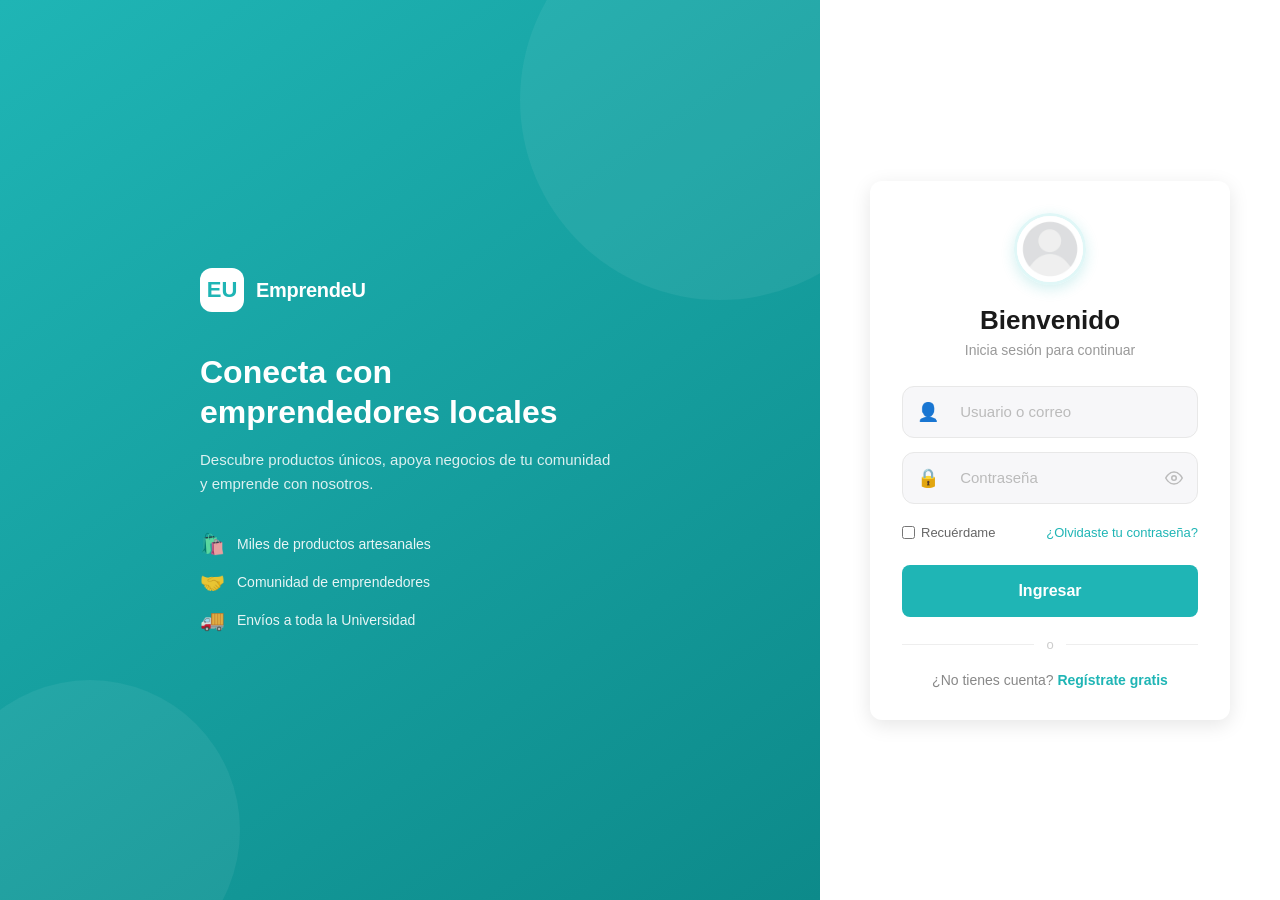
==== commit 8fb24ddd: "Update shipping information in index.htmlSI" ====
--- a/index.html
+++ b/index.html
@@ -22,7 +22,7 @@
         <div class="login-features">
           <div class="login-feature"><span>🛍️</span> Miles de productos artesanales</div>
           <div class="login-feature"><span>🤝</span> Comunidad de emprendedores</div>
-          <div class="login-feature"><span>🚚</span> Envíos a todo el país</div>
+          <div class="login-feature"><span>🚚</span> Envíos a toda la Universidad</div>
         </div>
       </div>
     </div>
@@ -93,4 +93,4 @@
   });
 </script>
 </body>
-</html>+</html>
